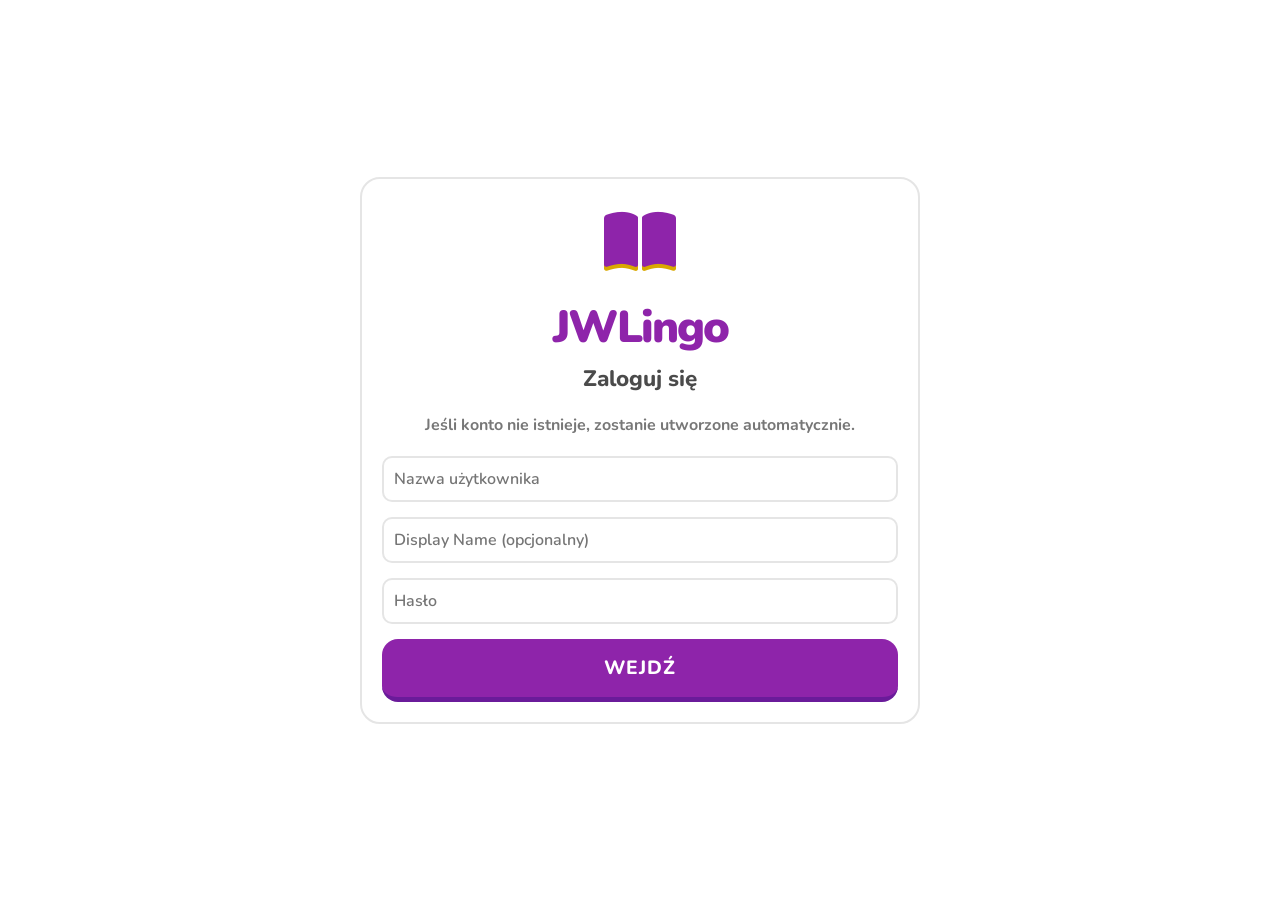
==== index.html @ 95e467b1 "aktualizacja" ====
<!DOCTYPE html>
<html lang="pl">
<head>
    <meta charset="UTF-8">
    <meta name="viewport" content="width=device-width, initial-scale=1.0, maximum-scale=1.0, user-scalable=no">
    <title>JWLingo</title>
    <link rel="icon" type="image/png" href="icon.png">
    <link href="https://fonts.googleapis.com/css2?family=Nunito:wght@400;600;700;800;900&display=swap" rel="stylesheet">
    <link rel="stylesheet" href="https://cdnjs.cloudflare.com/ajax/libs/font-awesome/6.4.0/css/all.min.css">
    <link rel="stylesheet" href="styles.css">
</head>
<body>
    <div id="app">
        <!-- Auth View -->
        <section id="view-auth" class="view active" style="height: 100vh; display: flex; align-items: center; justify-content: center; padding: 20px;">
            <div class="settings-card" style="width: 100%; text-align: center;">
                <div class="modal-icon" style="font-size: 4rem; color: var(--primary-color); margin-bottom: 10px;"><i class="fa-solid fa-book-open"></i></div>
                <h1 style="font-size: 2.8rem; font-weight: 900; color: var(--primary-color); margin-bottom: 5px; letter-spacing: -2px;">JWLingo</h1>
                <h2 style="font-size: 1.4rem; font-weight: 800; margin-bottom: 20px; color: var(--text-color);">Zaloguj się</h2>
                <p style="margin-bottom: 20px; font-weight: 700; color: var(--text-light);">Jeśli konto nie istnieje, zostanie utworzone automatycznie.</p>
                <div style="display: flex; flex-direction: column; gap: 15px;">
                    <input type="text" id="auth-username" placeholder="Nazwa użytkownika" class="input-field" style="width: 100%;">
                    <input type="text" id="auth-displayname" placeholder="Display Name (opcjonalny)" class="input-field" style="width: 100%;">
                    <input type="password" id="auth-password" placeholder="Hasło" class="input-field" style="width: 100%;">
                    <button id="btn-auth" class="btn btn-primary btn-chunky">Wejdź</button>
                    <p id="auth-error" class="hidden" style="color: var(--danger-color); font-weight: 700; margin-top: 10px;">Błędne hasło!</p>
                </div>
            </div>
        </section>

        <div id="main-app-container" class="hidden" style="display: flex; flex-direction: column; height: 100%;">
            <!-- Header -->
            <header class="top-nav">
                <div class="streak-container">
                    <i class="fa-solid fa-fire streak-icon"></i>
                    <span id="streak-count">0</span>
                </div>
                <div class="user-greeting" id="btn-open-profile" style="cursor: pointer; text-align: right; transition: opacity 0.2s;">
                    <span id="greeting-displayname" style="font-weight: 800; font-size: 1.1rem; display: block; color: var(--primary-color);"></span>
                    <span id="greeting-username" style="font-weight: 400; font-size: 0.85rem; opacity: 0.8; display: block;"></span>
                </div>
            </header>

        <!-- Main Content Area -->
        <main id="main-content">
            <!-- View: Read (Czytanie) -->
            <section id="view-read" class="view active">
                <div class="daily-text-card">
                    <h2 id="daily-text-date">Dzisiejszy tekst</h2>
                    <p class="daily-text-quote" id="daily-text-quote">
                        "Bądź odważny i silny. Nie bój się ani nie przerażaj, bo twój Bóg, Jehowa, jest z tobą wszędzie, dokądkolwiek pójdziesz."
                    </p>
                    <p class="daily-text-source" id="daily-text-source">— Jozuego 1:9</p>
                </div>
                
                <div class="action-container">
                    <button id="btn-read" class="btn btn-primary btn-chunky">
                        <span class="btn-text">Przeczytano?</span>
                    </button>
                    <p id="read-status" class="status-msg hidden">Już dzisiaj czytałeś! Wróć jutro.</p>
                </div>
            </section>

            <!-- Quiz Overlay -->
            <div id="quiz-overlay" class="hidden" style="position: fixed; top: 0; left: 0; width: 100%; height: 100%; background: var(--bg-color); z-index: 1000; display: flex; flex-direction: column; padding: 30px 20px; overflow-y: auto;">
                <!-- Header bar -->
                <div style="display: flex; align-items: center; gap: 15px; margin-bottom: 30px;">
                    <button id="btn-quiz-close" style="background: none; border: none; font-size: 1.5rem; cursor: pointer; color: var(--text-light);"><i class="fa-solid fa-xmark"></i></button>
                    <div style="flex: 1; background: var(--border-color); border-radius: 100px; height: 10px;">
                        <div id="quiz-progress-bar" style="height: 100%; width: 0%; background: var(--primary-color); border-radius: 100px; transition: width 0.4s ease;"></div>
                    </div>
                    <div style="display: flex; align-items: center; gap: 5px; color: var(--danger-color); font-weight: 900; font-size: 1rem;">
                        <i class="fa-solid fa-heart"></i>
                        <span id="quiz-lives">3</span>
                    </div>
                </div>
                
                <div id="quiz-content" style="flex: 1; display: flex; flex-direction: column;">
                    <p style="font-size: 0.95rem; font-weight: 700; color: var(--text-light); text-transform: uppercase; letter-spacing: 1px; margin-bottom: 12px;">Pytanie dnia</p>
                    <h2 id="quiz-question" style="font-size: 1.4rem; font-weight: 800; color: var(--text-color); line-height: 1.4; margin-bottom: 30px;"></h2>
                    <div id="quiz-answers" style="display: flex; flex-direction: column; gap: 14px;"></div>
                </div>
                
                <div id="quiz-result-bar" class="hidden" style="padding: 20px; border-radius: 16px; margin-top: 20px; text-align: center;">
                    <p id="quiz-result-text" style="font-size: 1.2rem; font-weight: 900; margin-bottom: 15px;"></p>
                    <button id="btn-quiz-continue" class="btn btn-primary btn-chunky">Dalej</button>
                </div>
            </div>

            <!-- View: Friends (Znajomi) -->
            <section id="view-friends" class="view hidden" style="height: 100%; display: flex; flex-direction: column;">
                <div style="display: flex; justify-content: space-between; align-items: center; margin-bottom: 20px;">
                    <h2 class="view-title" style="margin-bottom: 0;">Twoi Znajomi</h2>
                    <button id="btn-toggle-search" class="btn btn-secondary btn-small" style="background-color: var(--secondary-color); color: white; display: flex; gap: 8px; align-items: center; padding: 5px 16px; border-radius: 8px;">
                        <span>szukaj</span> <i class="fa-solid fa-search"></i>
                    </button>
                </div>
                
                <!-- Search bar -->
                <div id="search-friend-module" class="settings-card hidden" style="margin-bottom: 20px; padding: 16px;">
                    <div style="display: flex; gap: 10px; margin-bottom: 10px;">
                        <input type="text" id="search-friend-input" class="input-field" placeholder="Dodaj znajomego (nick)..." style="flex: 1;">
                        <button id="btn-search-friend" class="btn" style="background: white; border: none; width: 44px; height: 44px; border-radius: 8px; display: flex; justify-content: center; align-items: center; cursor: pointer;"><i class="fa-solid fa-search" style="color: var(--primary-color);"></i></button>
                    </div>
                    <div id="search-results" style="margin-top: 10px; display: flex; flex-direction: column; gap: 10px;"></div>
                </div>

                <div class="friends-grid" id="friends-list" style="flex: 1; overflow-y: auto; padding-bottom: 30px;">
                    <!-- Friends added via JS -->
                </div>
            </section>

            <!-- View: Messages (Wiadomości) -->
            <section id="view-messages" class="view hidden">
                <h2 class="view-title">Wiadomości</h2>
                
                <div id="messages-friends-list" class="friends-list">
                    <!-- Friends list for messaging added via JS -->
                </div>

                <!-- Chat Interface -->
                <div id="chat-interface" class="hidden" style="display: flex; flex-direction: column; height: calc(100vh - 200px);">
                    <div style="display: flex; align-items: center; margin-bottom: 10px; gap: 10px;">
                        <button id="btn-back-to-messages" class="btn btn-secondary btn-small"><i class="fa-solid fa-arrow-left"></i> Wróć</button>
                        <h3 id="chat-with-name" style="margin: 0; color: var(--text-color);"></h3>
                    </div>
                    <div id="chat-messages" style="flex: 1; overflow-y: auto; background: var(--bg-color); border: 2px solid var(--border-color); border-radius: 16px; padding: 10px; margin-bottom: 10px; display: flex; flex-direction: column; gap: 10px;">
                        <!-- Messages will go here -->
                    </div>
                    <div style="display: flex; gap: 10px;">
                        <input type="text" id="chat-input" class="input-field" placeholder="Napisz wiadomość...">
                        <button id="btn-send-message" class="btn btn-primary btn-small"><i class="fa-solid fa-paper-plane"></i></button>
                    </div>
                </div>
            </section>

            <!-- View: Profile (Profil) -->
            <section id="view-profile" class="view hidden" style="height: 100%; padding-bottom: 20px; overflow-y: auto;">
                <h2 class="view-title" style="margin-bottom: 30px; text-align: center;">Twój Profil</h2>
                
                <!-- Profile Card -->
                <div class="settings-card" style="display: flex; flex-direction: column; align-items: center; padding: 40px 20px; width: 100%; text-align: center; margin-bottom: 20px;">
                    <div id="profile-avatar-container" style="width: 100px; height: 100px; border-radius: 50%; background-color: var(--primary-color); display: flex; justify-content: center; align-items: center; font-size: 3.5rem; color: white; margin-bottom: 20px; cursor: pointer; transition: opacity 0.2s;" title="Zmień zdjęcie profilowe">
                        <i class="fa-solid fa-user"></i>
                    </div>
                    <h3 id="profile-displayname-display" style="font-size: 2rem; font-weight: 900; margin-bottom: 5px; color: var(--text-color);"></h3>
                    <p id="profile-username-display" style="font-size: 1.1rem; font-weight: 400; color: var(--text-light); margin-bottom: 25px;"></p>
                    <div style="width: 100%; height: 2px; background-color: var(--border-color); margin-bottom: 25px;"></div>
                    <p id="profile-bio-display" style="font-weight: 600; line-height: 1.6; color: var(--text-color); font-size: 1.1rem; word-break: break-word;"></p>
                </div>

                <!-- Edit Display Name -->
                <div class="settings-card" style="margin-bottom: 20px;">
                    <div class="setting-item" style="flex-direction: column; align-items: stretch; gap: 10px;">
                        <label style="font-weight: 800;"><i class="fa-solid fa-pen" style="margin-right: 8px; color: var(--primary-color);"></i>Display Name</label>
                        <div style="display: flex; gap: 10px;">
                            <input type="text" id="settings-display-name-input" class="input-field" placeholder="Display Name..." style="flex: 1;">
                            <button id="btn-save-display-name" class="btn btn-primary btn-small">Zapisz</button>
                        </div>
                    </div>
                </div>

                <!-- Edit Bio -->
                <div class="settings-card" style="margin-bottom: 20px;">
                    <div class="setting-item" style="flex-direction: column; align-items: stretch; gap: 10px;">
                        <label style="font-weight: 800;"><i class="fa-solid fa-quote-left" style="margin-right: 8px; color: var(--primary-color);"></i>Biografia</label>
                        <textarea id="settings-bio-input" class="input-field" placeholder="Twoja biografia..." style="width: 100%; resize: vertical; min-height: 80px;"></textarea>
                        <button id="btn-save-bio" class="btn btn-primary btn-small">Zapisz biografię</button>
                    </div>
                </div>

                <!-- Profile Picture -->
                <div class="settings-card" style="margin-bottom: 20px;">
                    <div class="setting-item" style="flex-direction: column; align-items: stretch; gap: 10px;">
                        <label style="font-weight: 800;"><i class="fa-solid fa-camera" style="margin-right: 8px; color: var(--primary-color);"></i>Zdjęcie profilowe</label>
                        <button id="btn-set-avatar" class="btn btn-primary btn-small" style="width: 100%;">Wybierz awatar</button>
                    </div>
                </div>
            </section>

            <!-- View: Settings (Ustawienia) -->
            <section id="view-settings" class="view hidden">
                <h2 class="view-title">Ustawienia</h2>
                <div class="settings-card">
                    <div class="setting-item">
                        <label>Konto: <strong id="settings-username-display" style="color:var(--primary-color);"></strong></label>
                        <button id="btn-logout" class="btn btn-secondary btn-small">Wyloguj</button>
                    </div>
                    <div class="setting-item">
                        <label>Powiadomienia Push</label>
                        <label class="toggle-switch">
                            <input type="checkbox" id="push-toggle">
                            <span class="slider"></span>
                        </label>
                    </div>
                    <div class="setting-item">
                        <label>Tryb ciemny</label>
                        <label class="toggle-switch">
                            <input type="checkbox" id="theme-toggle">
                            <span class="slider"></span>
                        </label>
                    </div>
                    <div class="setting-item danger-zone">
                        <button id="btn-reset" class="btn btn-danger btn-chunky btn-small">Zresetuj postęp</button>
                    </div>
                </div>
            </section>
        </main>

        <!-- Bottom Navigation -->
        <nav class="bottom-nav">
            <button class="nav-item active" data-target="view-read">
                <div class="nav-icon-wrapper"><i class="fa-solid fa-book-open"></i></div>
                <span>Czytaj</span>
            </button>
            <button class="nav-item" data-target="view-friends">
                <div class="nav-icon-wrapper"><i class="fa-solid fa-user-group"></i></div>
                <span>Znajomi</span>
            </button>
            <button class="nav-item" data-target="view-messages">
                <div class="nav-icon-wrapper"><i class="fa-solid fa-envelope"></i></div>
                <span>Wiadomości</span>
            </button>
            <button class="nav-item" data-target="view-profile">
                <div class="nav-icon-wrapper"><i class="fa-solid fa-user"></i></div>
                <span>Profil</span>
            </button>
            <button class="nav-item" data-target="view-settings">
                <div class="nav-icon-wrapper"><i class="fa-solid fa-gear"></i></div>
                <span>Opcje</span>
            </button>
        </nav>
        </div><!-- End main-app-container -->
        
        <!-- Avatar Selection Modal -->
        <div id="avatar-modal" class="modal hidden">
            <div class="modal-content" style="max-width: 360px;">
                <h2 style="font-weight: 900; margin-bottom: 5px; color: var(--text-color);">Wybierz awatar</h2>
                <p style="color: var(--text-light); margin-bottom: 25px; font-weight: 600;">Kliknij, aby wybrać</p>
                <div id="avatar-grid" style="display: grid; grid-template-columns: 1fr 1fr; gap: 20px; margin-bottom: 25px;">
                    <div class="avatar-option" data-avatar="lina" style="cursor: pointer; display: flex; flex-direction: column; align-items: center; gap: 8px; transition: transform 0.2s;">
                        <img src="lina.PNG" alt="Lina" style="width: 100px; height: 100px; border-radius: 50%; object-fit: cover; border: 4px solid var(--border-color); transition: border-color 0.2s;">
                        <span style="font-weight: 800; color: var(--text-color);">Lina</span>
                    </div>
                    <div class="avatar-option" data-avatar="kuba" style="cursor: pointer; display: flex; flex-direction: column; align-items: center; gap: 8px; transition: transform 0.2s;">
                        <img src="kuba.PNG" alt="Kuba" style="width: 100px; height: 100px; border-radius: 50%; object-fit: cover; border: 4px solid var(--border-color); transition: border-color 0.2s;">
                        <span style="font-weight: 800; color: var(--text-color);">Kuba</span>
                    </div>
                    <div class="avatar-option" data-avatar="tosia" style="cursor: pointer; display: flex; flex-direction: column; align-items: center; gap: 8px; transition: transform 0.2s;">
                        <img src="tosia.PNG" alt="Tosia" style="width: 100px; height: 100px; border-radius: 50%; object-fit: cover; border: 4px solid var(--border-color); transition: border-color 0.2s;">
                        <span style="font-weight: 800; color: var(--text-color);">Tosia</span>
                    </div>
                    <div class="avatar-option" data-avatar="gabrys" style="cursor: pointer; display: flex; flex-direction: column; align-items: center; gap: 8px; transition: transform 0.2s;">
                        <img src="gabrys.PNG" alt="Gabryś" style="width: 100px; height: 100px; border-radius: 50%; object-fit: cover; border: 4px solid var(--border-color); transition: border-color 0.2s;">
                        <span style="font-weight: 800; color: var(--text-color);">Gabryś</span>
                    </div>
                </div>
                <button id="btn-close-avatar-modal" class="btn btn-secondary btn-chunky" style="width: 100%;">Anuluj</button>
            </div>
        </div>

        <!-- Avatar Crop/Position Modal -->
        <div id="avatar-crop-modal" class="modal hidden">
            <div class="modal-content" style="max-width: 360px;">
                <h2 style="font-weight: 900; margin-bottom: 5px; color: var(--text-color);">Wyśrodkuj zdjęcie</h2>
                <p style="color: var(--text-light); margin-bottom: 20px; font-weight: 600;">Przeciągnij zdjęcie, aby ustawić kadr</p>
                
                <div id="crop-container" style="width: 250px; height: 250px; border-radius: 50%; overflow: hidden; margin: 0 auto 20px; position: relative; border: 4px solid var(--primary-color); touch-action: none; cursor: grab;">
                    <img id="crop-image" src="" alt="crop" style="position: absolute; min-width: 100%; min-height: 100%; object-fit: cover; user-select: none; pointer-events: none;">
                    <!-- Grid overlay -->
                    <div id="crop-grid" style="position: absolute; top: 0; left: 0; width: 100%; height: 100%; pointer-events: none; z-index: 2;">
                        <div style="position: absolute; left: 33.3%; top: 0; width: 1px; height: 100%; background: rgba(255,255,255,0.35);"></div>
                        <div style="position: absolute; left: 66.6%; top: 0; width: 1px; height: 100%; background: rgba(255,255,255,0.35);"></div>
                        <div style="position: absolute; top: 33.3%; left: 0; height: 1px; width: 100%; background: rgba(255,255,255,0.35);"></div>
                        <div style="position: absolute; top: 66.6%; left: 0; height: 1px; width: 100%; background: rgba(255,255,255,0.35);"></div>
                        <!-- Center crosshair -->
                        <div style="position: absolute; top: 50%; left: 50%; width: 12px; height: 12px; transform: translate(-50%, -50%); border: 2px solid rgba(255,255,255,0.5); border-radius: 50%;"></div>
                    </div>
                </div>
                
                <div style="display: flex; gap: 10px;">
                    <button id="btn-crop-cancel" class="btn btn-secondary btn-chunky" style="flex: 1;">Anuluj</button>
                    <button id="btn-crop-save" class="btn btn-primary btn-chunky" style="flex: 1;">Zapisz</button>
                </div>
            </div>
        </div>

        <!-- Modal for Milestones / Achievements -->
        <div id="achievement-modal" class="modal hidden">
            <div class="modal-content">
                <div class="modal-icon"><i class="fa-solid fa-trophy"></i></div>
                <h2 id="modal-title">Super!</h2>
                <p id="modal-text">Osiągnąłeś nowy kamień milowy!</p>
                <button id="btn-close-modal" class="btn btn-primary btn-chunky">Świetnie!</button>
            </div>
            <div class="confetti-container" id="confetti-container"></div>
        </div>
        
        <!-- Toast Notifications for funny messages -->
        <div id="toast-container"></div>
    </div>
    <script type="module" src="app.js"></script>
</body>
</html>
---- styles.css ----
:root {
    /* Light Theme - Duolingo inspired */
    --bg-color: #ffffff;
    --text-color: #4b4b4b;
    --text-light: #777777;
    --card-bg: #ffffff;
    --border-color: #e5e5e5;
    
    --primary-color: #8e24aa;
    --primary-shadow: #6a1b9a;
    --primary-hover: #ab47bc;
    
    --secondary-color: #1cb0f6;
    --secondary-shadow: #1899d6;
    
    --danger-color: #ff4b4b;
    --danger-shadow: #ea2b2b;
    
    --streak-color: #ff9600;
    --streak-bg: rgba(255, 150, 0, 0.1);
    
    --nav-bg: #ffffff;
    --nav-border: #e5e5e5;
    --nav-inactive: #afafaf;
}

[data-theme="dark"] {
    /* Dark Theme */
    --bg-color: #131f24;
    --text-color: #ffffff;
    --text-light: #afafaf;
    --card-bg: #202f36;
    --border-color: #37464f;
    
    --nav-bg: #131f24;
    --nav-border: #37464f;
    --nav-inactive: #777777;
}

* {
    box-sizing: border-box;
    margin: 0;
    padding: 0;
    font-family: 'Nunito', sans-serif;
    -webkit-tap-highlight-color: transparent;
}

body {
    background-color: var(--bg-color);
    color: var(--text-color);
    transition: background-color 0.3s, color 0.3s;
    overflow-x: hidden;
}

#app {
    display: flex;
    flex-direction: column;
    height: 100vh;
    max-width: 600px;
    margin: 0 auto;
    position: relative;
    background-color: var(--bg-color);
}

/* Header */
.top-nav {
    display: flex;
    justify-content: space-between;
    align-items: center;
    padding: 16px 20px;
    border-bottom: 2px solid var(--border-color);
    background-color: var(--bg-color);
    z-index: 10;
}

.streak-container {
    display: flex;
    align-items: center;
    gap: 8px;
    font-weight: 800;
    font-size: 1.2rem;
    color: var(--streak-color);
    background: var(--streak-bg);
    padding: 6px 12px;
    border-radius: 12px;
}

.user-greeting {
    font-weight: 700;
    color: var(--text-color);
}

/* Main Content */
#main-content {
    flex: 1;
    overflow-y: auto;
    padding: 24px 20px;
    padding-bottom: 100px; /* Space for bottom nav */
}

.view {
    display: none;
    animation: fadeIn 0.3s ease-out;
}

.view.active {
    display: block;
}

@keyframes fadeIn {
    from { opacity: 0; transform: translateY(10px); }
    to { opacity: 1; transform: translateY(0); }
}

.view-title {
    font-size: 1.8rem;
    font-weight: 800;
    margin-bottom: 20px;
    color: var(--text-color);
}

/* Daily Text Card */
.daily-text-card {
    background-color: var(--card-bg);
    border: 2px solid var(--border-color);
    border-radius: 20px;
    padding: 24px;
    margin-bottom: 30px;
    text-align: center;
    box-shadow: 0 4px 0 var(--border-color);
}

#daily-text-date {
    font-size: 1.2rem;
    color: var(--text-light);
    margin-bottom: 16px;
    text-transform: uppercase;
    letter-spacing: 1px;
}

.daily-text-quote {
    font-size: 1.4rem;
    font-weight: 700;
    line-height: 1.5;
    margin-bottom: 20px;
}

.daily-text-source {
    font-size: 1.1rem;
    font-weight: 800;
    color: var(--secondary-color);
}

.action-container {
    display: flex;
    flex-direction: column;
    align-items: center;
}

/* Buttons */
.btn {
    border: none;
    outline: none;
    cursor: pointer;
    font-family: inherit;
    font-weight: 800;
    border-radius: 16px;
    text-transform: uppercase;
    letter-spacing: 1px;
    transition: all 0.1s ease;
    user-select: none;
    display: flex;
    justify-content: center;
    align-items: center;
}

.btn-chunky {
    width: 100%;
    padding: 16px;
    font-size: 1.2rem;
}

.btn-small {
    padding: 10px 16px;
    font-size: 1rem;
    border-radius: 12px;
}

.btn-primary {
    background-color: var(--primary-color);
    color: white;
    border-bottom: 5px solid var(--primary-shadow);
}

.btn-primary:active, .btn-primary.pressed {
    transform: translateY(5px);
    border-bottom: 0px solid var(--primary-shadow);
    margin-bottom: 5px;
}

.btn-secondary {
    background-color: var(--secondary-color);
    color: white;
    border-bottom: 4px solid var(--secondary-shadow);
}
.btn-secondary:active, .btn-secondary.pressed {
    transform: translateY(4px);
    border-bottom: 0px solid var(--secondary-shadow);
    margin-bottom: 4px;
}

.btn-danger {
    background-color: var(--danger-color);
    color: white;
    border-bottom: 4px solid var(--danger-shadow);
}
.btn-danger:active {
    transform: translateY(4px);
    border-bottom: 0px solid var(--danger-shadow);
    margin-bottom: 4px;
}

.btn:disabled {
    opacity: 0.5;
    cursor: not-allowed;
    transform: translateY(5px);
    border-bottom: 0px;
    margin-bottom: 5px;
}

.status-msg {
    margin-top: 16px;
    font-weight: 700;
    color: var(--text-light);
}

/* Friends List */
.friend-card {
    display: flex;
    justify-content: space-between;
    align-items: center;
    background-color: var(--card-bg);
    border: 2px solid var(--border-color);
    border-radius: 16px;
    padding: 16px;
    margin-bottom: 12px;
}

.friend-info {
    display: flex;
    align-items: center;
    gap: 12px;
}

.friend-avatar {
    width: 48px;
    height: 48px;
    border-radius: 50%;
    background-color: #e5e5e5;
    display: flex;
    justify-content: center;
    align-items: center;
    font-size: 1.5rem;
    color: #4b4b4b;
}

.friend-details {
    display: flex;
    flex-direction: column;
}

.friend-name {
    font-weight: 800;
    font-size: 1.1rem;
}

.friend-streak {
    color: var(--streak-color);
    font-weight: 700;
    font-size: 0.9rem;
}

/* Settings */
.settings-card {
    background-color: var(--card-bg);
    border: 2px solid var(--border-color);
    border-radius: 20px;
    padding: 20px;
}

.setting-item {
    display: flex;
    justify-content: space-between;
    align-items: center;
    padding: 16px 0;
    border-bottom: 2px solid var(--border-color);
    gap: 12px;
}

.setting-item:last-child {
    border-bottom: none;
}

.setting-item label {
    font-weight: 700;
    font-size: 1.1rem;
}

.input-field {
    flex: 1;
    padding: 10px;
    border: 2px solid var(--border-color);
    border-radius: 10px;
    background: var(--bg-color);
    color: var(--text-color);
    font-family: inherit;
    font-weight: 600;
    font-size: 1rem;
    outline: none;
}

.input-field:focus {
    border-color: var(--secondary-color);
}

/* Toggle Switch */
.toggle-switch {
    position: relative;
    display: inline-block;
    width: 50px;
    height: 28px;
}

.toggle-switch input {
    opacity: 0;
    width: 0;
    height: 0;
}

.slider {
    position: absolute;
    cursor: pointer;
    top: 0;
    left: 0;
    right: 0;
    bottom: 0;
    background-color: var(--border-color);
    transition: .4s;
    border-radius: 34px;
}

.slider:before {
    position: absolute;
    content: "";
    height: 20px;
    width: 20px;
    left: 4px;
    bottom: 4px;
    background-color: white;
    transition: .4s;
    border-radius: 50%;
    box-shadow: 0 2px 4px rgba(0,0,0,0.2);
}

input:checked + .slider {
    background-color: var(--primary-color);
}

input:checked + .slider:before {
    transform: translateX(22px);
}

/* Bottom Nav */
.bottom-nav {
    display: flex;
    justify-content: space-around;
    align-items: center;
    position: fixed;
    bottom: 0;
    left: 50%;
    transform: translateX(-50%);
    width: 100%;
    max-width: 600px;
    background-color: var(--nav-bg);
    border-top: 2px solid var(--nav-border);
    padding: 12px 0;
    z-index: 10;
}

.nav-item {
    background: none;
    border: none;
    outline: none;
    color: var(--nav-inactive);
    display: flex;
    flex-direction: column;
    align-items: center;
    gap: 6px;
    cursor: pointer;
    font-family: inherit;
    font-weight: 700;
    font-size: 0.8rem;
    transition: color 0.2s;
    flex: 1;
}

.nav-item.active {
    color: var(--primary-color);
}

.nav-icon-wrapper {
    font-size: 1.5rem;
    position: relative;
    transition: transform 0.2s;
}

.nav-item.active .nav-icon-wrapper {
    animation: bounce 0.5s;
}

@keyframes bounce {
    0%, 100% { transform: translateY(0); }
    50% { transform: translateY(-3px); }
}

.hidden {
    display: none !important;
}

/* Modal */
.modal {
    position: fixed;
    top: 0; left: 0; right: 0; bottom: 0;
    background-color: rgba(0,0,0,0.6);
    display: flex;
    justify-content: center;
    align-items: center;
    z-index: 100;
    padding: 20px;
}

.modal-content {
    background-color: var(--bg-color);
    border: 2px solid var(--border-color);
    border-radius: 24px;
    padding: 30px;
    text-align: center;
    width: 100%;
    max-width: 400px;
    z-index: 101;
    animation: popIn 0.4s cubic-bezier(0.175, 0.885, 0.32, 1.275);
}

@keyframes popIn {
    0% { transform: scale(0.8); opacity: 0; }
    100% { transform: scale(1); opacity: 1; }
}

.modal-icon {
    font-size: 4rem;
    color: #ffc800;
    margin-bottom: 16px;
    text-shadow: 0 4px 0 #d9a900;
}

.modal-content h2 {
    font-size: 2rem;
    font-weight: 900;
    color: var(--primary-color);
    margin-bottom: 12px;
}

.modal-content p {
    font-size: 1.2rem;
    font-weight: 700;
    margin-bottom: 24px;
}

/* Friends Grid */
.friends-grid {
    display: grid;
    grid-template-columns: 1fr 1fr;
    gap: 15px;
}

.friend-grid-card {
    background-color: var(--card-bg);
    border: 2px solid var(--border-color);
    border-radius: 12px;
    padding: 20px 10px;
    display: flex;
    flex-direction: column;
    align-items: center;
    text-align: center;
    box-shadow: 0 4px 6px rgba(0,0,0,0.1);
}

.friend-grid-avatar {
    width: 65px;
    height: 65px;
    border-radius: 50%;
    background-color: #e5e5e5;
    display: flex;
    justify-content: center;
    align-items: center;
    font-size: 2.2rem;
    color: #555;
    margin-bottom: 15px;
    cursor: pointer;
    transition: transform 0.2s;
}

.friend-grid-avatar:hover {
    transform: scale(1.05);
}

.friend-grid-name {
    font-weight: 900;
    font-size: 1.15rem;
    margin-bottom: 5px;
    color: var(--text-color);
    white-space: nowrap;
    overflow: hidden;
    text-overflow: ellipsis;
    max-width: 100%;
}

.friend-grid-streak {
    color: var(--streak-color);
    font-weight: 800;
    font-size: 0.95rem;
    margin-bottom: 20px;
    display: flex;
    align-items: center;
    gap: 5px;
}

.friend-grid-actions {
    display: flex;
    gap: 8px;
    width: 100%;
    justify-content: center;
}

.friend-grid-actions .btn {
    flex: 1;
    font-size: 0.75rem;
    padding: 8px 0;
    text-transform: uppercase;
    font-weight: 800;
}
.confetti-container {
    position: absolute;
    top: 0; left: 0; width: 100%; height: 100%;
    pointer-events: none;
    z-index: 100;
    overflow: hidden;
}

.confetti {
    position: absolute;
    width: 10px;
    height: 10px;
    background-color: #f00;
    animation: fall linear forwards;
}

@keyframes fall {
    to { transform: translateY(100vh) rotate(720deg); }
}

/* Toasts */
#toast-container {
    position: fixed;
    top: 80px;
    left: 50%;
    transform: translateX(-50%);
    display: flex;
    flex-direction: column;
    gap: 10px;
    z-index: 50;
    pointer-events: none;
    width: 90%;
    max-width: 400px;
}

.toast {
    background-color: var(--secondary-color);
    color: white;
    padding: 12px 20px;
    border-radius: 12px;
    font-weight: 800;
    text-align: center;
    box-shadow: 0 4px 10px rgba(0,0,0,0.2);
    animation: slideDown 0.3s ease-out, fadeOut 0.3s 2.7s ease-in forwards;
}

@keyframes slideDown {
    from { transform: translateY(-20px); opacity: 0; }
    to { transform: translateY(0); opacity: 1; }
}
@keyframes fadeOut {
    to { opacity: 0; }
}

/* Chat Messages */
.chat-bubble {
    padding: 10px 14px;
    border-radius: 16px;
    max-width: 80%;
    word-break: break-word;
    font-weight: 600;
}
.chat-bubble.sent {
    background-color: var(--primary-color);
    color: white;
    align-self: flex-end;
    border-bottom-right-radius: 4px;
}
.chat-bubble.received {
    background-color: var(--card-bg);
    border: 2px solid var(--border-color);
    color: var(--text-color);
    align-self: flex-start;
    border-bottom-left-radius: 4px;
}
.chat-timestamp {
    font-size: 0.7rem;
    opacity: 0.7;
    margin-top: 4px;
    text-align: right;
}
.message-preview {
    font-size: 0.85rem;
    color: var(--text-light);
    white-space: nowrap;
    overflow: hidden;
    text-overflow: ellipsis;
    max-width: 150px;
}

/* === Quiz Styles === */
.quiz-answer-btn {
    display: flex;
    align-items: center;
    gap: 16px;
    padding: 16px 20px;
    background: var(--card-bg);
    border: 2px solid var(--border-color);
    border-radius: 14px;
    font-family: 'Nunito', sans-serif;
    font-size: 1rem;
    font-weight: 700;
    color: var(--text-color);
    text-align: left;
    cursor: pointer;
    transition: border-color 0.15s, background 0.15s, transform 0.12s;
    width: 100%;
    box-shadow: 0 3px 0 var(--border-color);
}

.quiz-answer-btn:hover:not(:disabled) {
    border-color: var(--secondary-color);
    transform: translateY(-1px);
}

.quiz-answer-btn:active:not(:disabled) {
    transform: translateY(2px);
    box-shadow: none;
}

.quiz-answer-btn .quiz-letter {
    min-width: 36px;
    height: 36px;
    border-radius: 8px;
    background: var(--border-color);
    display: flex;
    align-items: center;
    justify-content: center;
    font-weight: 900;
    font-size: 1rem;
    color: var(--text-light);
    transition: background 0.15s, color 0.15s;
}

.quiz-answer-btn.correct {
    border-color: #58cc02;
    background: rgba(88, 204, 2, 0.12);
}
.quiz-answer-btn.correct .quiz-letter {
    background: #58cc02;
    color: white;
}

.quiz-answer-btn.wrong {
    border-color: #ff4b4b;
    background: rgba(255, 75, 75, 0.12);
}
.quiz-answer-btn.wrong .quiz-letter {
    background: #ff4b4b;
    color: white;
}

.quiz-result-correct {
    background: rgba(88, 204, 2, 0.15);
    border: 2px solid #58cc02;
    color: #58cc02;
}
.quiz-result-wrong {
    background: rgba(255, 75, 75, 0.15);
    border: 2px solid #ff4b4b;
    color: #ff4b4b;
}

@keyframes quiz-bounce {
    0% { transform: scale(1); }
    30% { transform: scale(1.06); }
    60% { transform: scale(0.97); }
    100% { transform: scale(1); }
}

.quiz-answer-btn.correct, .quiz-answer-btn.wrong {
    animation: quiz-bounce 0.3s ease;
}
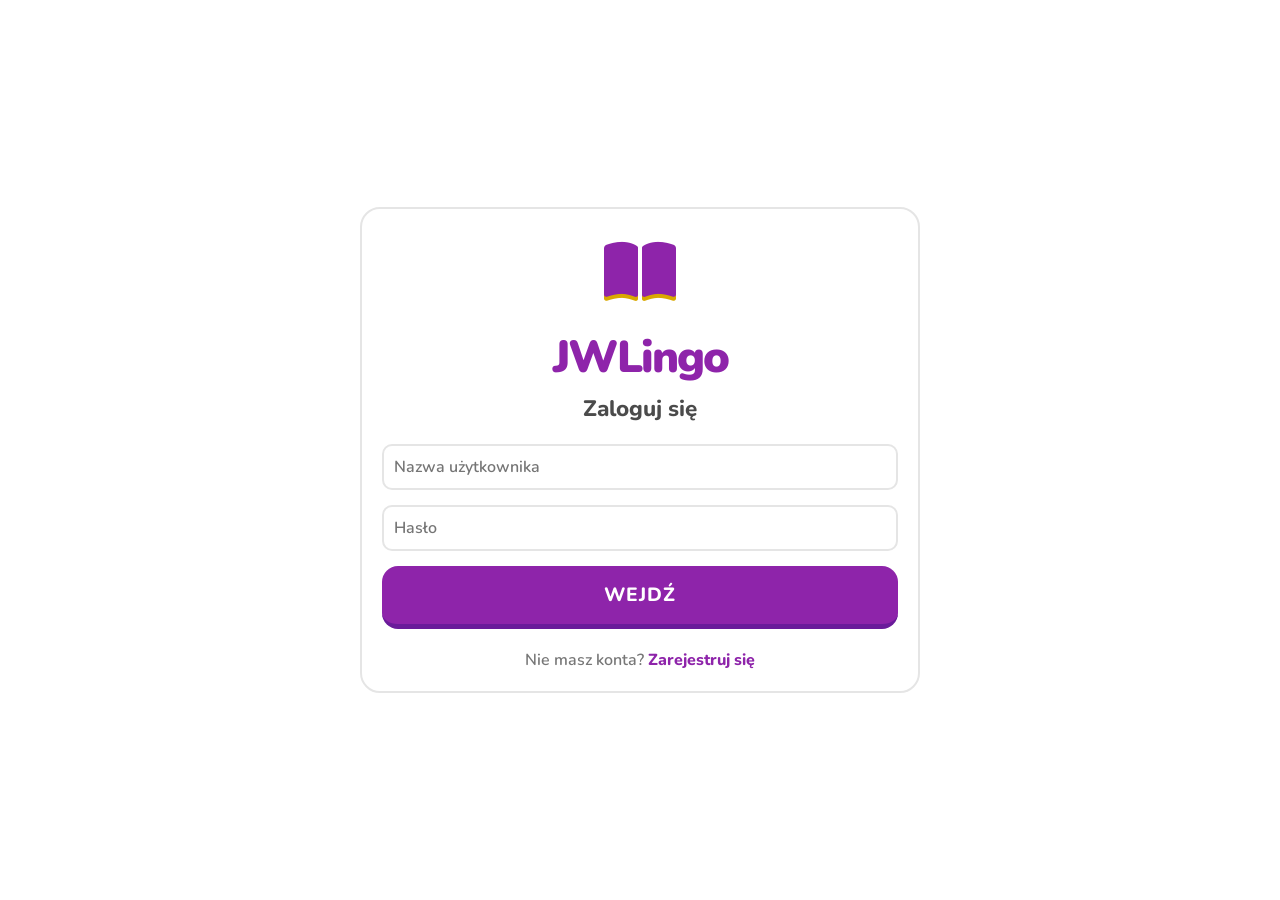
==== commit 8c0f100a: "aktualizacja" ====
--- a/index.html
+++ b/index.html
@@ -16,14 +16,29 @@
             <div class="settings-card" style="width: 100%; text-align: center;">
                 <div class="modal-icon" style="font-size: 4rem; color: var(--primary-color); margin-bottom: 10px;"><i class="fa-solid fa-book-open"></i></div>
                 <h1 style="font-size: 2.8rem; font-weight: 900; color: var(--primary-color); margin-bottom: 5px; letter-spacing: -2px;">JWLingo</h1>
-                <h2 style="font-size: 1.4rem; font-weight: 800; margin-bottom: 20px; color: var(--text-color);">Zaloguj się</h2>
-                <p style="margin-bottom: 20px; font-weight: 700; color: var(--text-light);">Jeśli konto nie istnieje, zostanie utworzone automatycznie.</p>
-                <div style="display: flex; flex-direction: column; gap: 15px;">
-                    <input type="text" id="auth-username" placeholder="Nazwa użytkownika" class="input-field" style="width: 100%;">
-                    <input type="text" id="auth-displayname" placeholder="Display Name (opcjonalny)" class="input-field" style="width: 100%;">
-                    <input type="password" id="auth-password" placeholder="Hasło" class="input-field" style="width: 100%;">
-                    <button id="btn-auth" class="btn btn-primary btn-chunky">Wejdź</button>
-                    <p id="auth-error" class="hidden" style="color: var(--danger-color); font-weight: 700; margin-top: 10px;">Błędne hasło!</p>
+                <!-- Login Form -->
+                <div id="auth-login-form">
+                    <h2 style="font-size: 1.4rem; font-weight: 800; margin-bottom: 20px; color: var(--text-color);">Zaloguj się</h2>
+                    <div style="display: flex; flex-direction: column; gap: 15px;">
+                        <input type="text" id="login-username" placeholder="Nazwa użytkownika" class="input-field" style="width: 100%;">
+                        <input type="password" id="login-password" placeholder="Hasło" class="input-field" style="width: 100%;">
+                        <button id="btn-login" class="btn btn-primary btn-chunky">Wejdź</button>
+                        <p id="login-error" class="hidden" style="color: var(--danger-color); font-weight: 700; margin-top: 10px;"></p>
+                    </div>
+                    <p style="margin-top: 20px; font-weight: 600; color: var(--text-light);">Nie masz konta? <span id="link-to-register" style="color: var(--primary-color); cursor: pointer; font-weight: 800; transition: opacity 0.2s;">Zarejestruj się</span></p>
+                </div>
+
+                <!-- Register Form -->
+                <div id="auth-register-form" class="hidden">
+                    <h2 style="font-size: 1.4rem; font-weight: 800; margin-bottom: 20px; color: var(--text-color);">Zarejestruj się</h2>
+                    <div style="display: flex; flex-direction: column; gap: 15px;">
+                        <input type="text" id="register-username" placeholder="Wybierz nazwę użytkownika" class="input-field" style="width: 100%;">
+                        <input type="text" id="register-displayname" placeholder="Jak mamy Cię nazywać?" class="input-field" style="width: 100%;">
+                        <input type="password" id="register-password" placeholder="Wybierz hasło" class="input-field" style="width: 100%;">
+                        <button id="btn-register" class="btn btn-primary btn-chunky">Utwórz konto</button>
+                        <p id="register-error" class="hidden" style="color: var(--danger-color); font-weight: 700; margin-top: 10px;"></p>
+                    </div>
+                    <p style="margin-top: 20px; font-weight: 600; color: var(--text-light);">Masz już konto? <span id="link-to-login" style="color: var(--primary-color); cursor: pointer; font-weight: 800; transition: opacity 0.2s;">Zaloguj się</span></p>
                 </div>
             </div>
         </section>
@@ -87,15 +102,48 @@
                 </div>
             </div>
 
-            <!-- View: Friends (Znajomi) -->
+            <!-- View: Community (Społeczność Hub) -->
+            <section id="view-community" class="view hidden" style="height: 100%; display: flex; flex-direction: column;">
+                <div style="display: flex; justify-content: space-between; align-items: center; margin-bottom: 20px;">
+                    <h2 class="view-title" style="margin-bottom: 0;">Społeczność</h2>
+                    <button id="btn-invite-friend" class="btn btn-secondary btn-small" style="background-color: var(--secondary-color); color: white; display: flex; gap: 8px; align-items: center; padding: 5px 16px; border-radius: 8px;">
+                        <i class="fa-solid fa-user-plus"></i> <span style="font-weight: 700;">Zaproś</span>
+                    </button>
+                </div>
+                <div style="display: flex; flex-direction: column; gap: 20px; flex: 1;">
+                    <div class="settings-card" id="btn-open-ranking" style="text-align: center; cursor: pointer; padding: 40px 20px; flex: 1; display: flex; flex-direction: column; justify-content: center; align-items: center; transition: transform 0.2s;">
+                        <i class="fa-solid fa-trophy" style="font-size: 3.5rem; color: #f1c40f; margin-bottom: 15px;"></i>
+                        <h3 style="font-size: 1.8rem; font-weight: 900; color: var(--text-color); margin-bottom: 5px;">Ranking</h3>
+                        <p style="color: var(--text-light); font-weight: 600;">Sprawdź, kto ma najlepszą passę!</p>
+                    </div>
+                    <div class="settings-card" id="btn-open-friends" style="text-align: center; cursor: pointer; padding: 40px 20px; flex: 1; display: flex; flex-direction: column; justify-content: center; align-items: center; transition: transform 0.2s;">
+                        <i class="fa-solid fa-user-group" style="font-size: 3.5rem; color: var(--primary-color); margin-bottom: 15px;"></i>
+                        <h3 style="font-size: 1.8rem; font-weight: 900; color: var(--text-color); margin-bottom: 5px;">Znajomi</h3>
+                        <p style="color: var(--text-light); font-weight: 600;">Motywuj i czatuj z przyjaciółmi.</p>
+                    </div>
+                </div>
+            </section>
+
+            <!-- View: Ranking (Sub-view) -->
+            <section id="view-ranking" class="view hidden" style="height: 100%; display: flex; flex-direction: column;">
+                <div style="display: flex; align-items: center; margin-bottom: 20px; gap: 15px;">
+                    <button id="btn-back-from-ranking" class="btn btn-secondary btn-small" style="padding: 8px 15px;"><i class="fa-solid fa-arrow-left"></i></button>
+                    <h2 class="view-title" style="margin-bottom: 0;">Globalny Ranking</h2>
+                </div>
+                <div class="friends-grid" id="ranking-list" style="flex: 1; overflow-y: auto; padding-bottom: 30px;">
+                    <p style="text-align:center; color:var(--text-light);">Wczytywanie rankingu...</p>
+                </div>
+            </section>
+
+            <!-- View: Friends (Sub-view Znajomi) -->
             <section id="view-friends" class="view hidden" style="height: 100%; display: flex; flex-direction: column;">
-                <div style="display: flex; justify-content: space-between; align-items: center; margin-bottom: 20px;">
-                    <h2 class="view-title" style="margin-bottom: 0;">Twoi Znajomi</h2>
+                <div style="display: flex; align-items: center; margin-bottom: 20px; gap: 15px;">
+                    <button id="btn-back-from-friends" class="btn btn-secondary btn-small" style="padding: 8px 15px;"><i class="fa-solid fa-arrow-left"></i></button>
+                    <h2 class="view-title" style="margin-bottom: 0; flex: 1;">Twoi Znajomi</h2>
                     <button id="btn-toggle-search" class="btn btn-secondary btn-small" style="background-color: var(--secondary-color); color: white; display: flex; gap: 8px; align-items: center; padding: 5px 16px; border-radius: 8px;">
                         <span>szukaj</span> <i class="fa-solid fa-search"></i>
                     </button>
                 </div>
-                
                 <!-- Search bar -->
                 <div id="search-friend-module" class="settings-card hidden" style="margin-bottom: 20px; padding: 16px;">
                     <div style="display: flex; gap: 10px; margin-bottom: 10px;">
@@ -140,40 +188,35 @@
                 
                 <!-- Profile Card -->
                 <div class="settings-card" style="display: flex; flex-direction: column; align-items: center; padding: 40px 20px; width: 100%; text-align: center; margin-bottom: 20px;">
-                    <div id="profile-avatar-container" style="width: 100px; height: 100px; border-radius: 50%; background-color: var(--primary-color); display: flex; justify-content: center; align-items: center; font-size: 3.5rem; color: white; margin-bottom: 20px; cursor: pointer; transition: opacity 0.2s;" title="Zmień zdjęcie profilowe">
+                    <div id="profile-avatar-container" style="position: relative; width: 100px; height: 100px; border-radius: 50%; background-color: var(--primary-color); display: flex; justify-content: center; align-items: center; font-size: 3.5rem; color: white; margin-bottom: 10px; cursor: pointer; transition: opacity 0.2s;" title="Zmień zdjęcie profilowe">
                         <i class="fa-solid fa-user"></i>
                     </div>
+                    <button id="btn-set-avatar" class="btn btn-secondary btn-small" style="padding: 5px 12px; font-size: 0.85rem; margin-bottom: 20px; border-radius: 20px; box-shadow: 0 4px 0 var(--border-color);"><i class="fa-solid fa-camera" style="margin-right: 5px;"></i>Zmień</button>
                     <h3 id="profile-displayname-display" style="font-size: 2rem; font-weight: 900; margin-bottom: 5px; color: var(--text-color);"></h3>
                     <p id="profile-username-display" style="font-size: 1.1rem; font-weight: 400; color: var(--text-light); margin-bottom: 25px;"></p>
                     <div style="width: 100%; height: 2px; background-color: var(--border-color); margin-bottom: 25px;"></div>
                     <p id="profile-bio-display" style="font-weight: 600; line-height: 1.6; color: var(--text-color); font-size: 1.1rem; word-break: break-word;"></p>
                 </div>
 
-                <!-- Edit Display Name -->
-                <div class="settings-card" style="margin-bottom: 20px;">
-                    <div class="setting-item" style="flex-direction: column; align-items: stretch; gap: 10px;">
-                        <label style="font-weight: 800;"><i class="fa-solid fa-pen" style="margin-right: 8px; color: var(--primary-color);"></i>Display Name</label>
-                        <div style="display: flex; gap: 10px;">
-                            <input type="text" id="settings-display-name-input" class="input-field" placeholder="Display Name..." style="flex: 1;">
-                            <button id="btn-save-display-name" class="btn btn-primary btn-small">Zapisz</button>
+                <div id="profile-edit-controls">
+                    <!-- Edit Display Name -->
+                    <div class="settings-card" style="margin-bottom: 20px;">
+                        <div class="setting-item" style="flex-direction: column; align-items: stretch; gap: 10px;">
+                            <label style="font-weight: 800;"><i class="fa-solid fa-pen" style="margin-right: 8px; color: var(--primary-color);"></i>Display Name</label>
+                            <div style="display: flex; gap: 10px;">
+                                <input type="text" id="settings-display-name-input" class="input-field" placeholder="Display Name..." style="flex: 1;">
+                                <button id="btn-save-display-name" class="btn btn-primary btn-small">Zapisz</button>
+                            </div>
                         </div>
                     </div>
-                </div>
-
-                <!-- Edit Bio -->
-                <div class="settings-card" style="margin-bottom: 20px;">
-                    <div class="setting-item" style="flex-direction: column; align-items: stretch; gap: 10px;">
-                        <label style="font-weight: 800;"><i class="fa-solid fa-quote-left" style="margin-right: 8px; color: var(--primary-color);"></i>Biografia</label>
-                        <textarea id="settings-bio-input" class="input-field" placeholder="Twoja biografia..." style="width: 100%; resize: vertical; min-height: 80px;"></textarea>
-                        <button id="btn-save-bio" class="btn btn-primary btn-small">Zapisz biografię</button>
-                    </div>
-                </div>
-
-                <!-- Profile Picture -->
-                <div class="settings-card" style="margin-bottom: 20px;">
-                    <div class="setting-item" style="flex-direction: column; align-items: stretch; gap: 10px;">
-                        <label style="font-weight: 800;"><i class="fa-solid fa-camera" style="margin-right: 8px; color: var(--primary-color);"></i>Zdjęcie profilowe</label>
-                        <button id="btn-set-avatar" class="btn btn-primary btn-small" style="width: 100%;">Wybierz awatar</button>
+
+                    <!-- Edit Bio -->
+                    <div class="settings-card" style="margin-bottom: 20px;">
+                        <div class="setting-item" style="flex-direction: column; align-items: stretch; gap: 10px;">
+                            <label style="font-weight: 800;"><i class="fa-solid fa-quote-left" style="margin-right: 8px; color: var(--primary-color);"></i>Biografia</label>
+                            <textarea id="settings-bio-input" class="input-field" placeholder="Twoja biografia..." style="width: 100%; resize: vertical; min-height: 80px;"></textarea>
+                            <button id="btn-save-bio" class="btn btn-primary btn-small">Zapisz biografię</button>
+                        </div>
                     </div>
                 </div>
             </section>
@@ -213,9 +256,9 @@
                 <div class="nav-icon-wrapper"><i class="fa-solid fa-book-open"></i></div>
                 <span>Czytaj</span>
             </button>
-            <button class="nav-item" data-target="view-friends">
-                <div class="nav-icon-wrapper"><i class="fa-solid fa-user-group"></i></div>
-                <span>Znajomi</span>
+            <button class="nav-item" data-target="view-community">
+                <div class="nav-icon-wrapper"><i class="fa-solid fa-users"></i></div>
+                <span>Społeczność</span>
             </button>
             <button class="nav-item" data-target="view-messages">
                 <div class="nav-icon-wrapper"><i class="fa-solid fa-envelope"></i></div>
